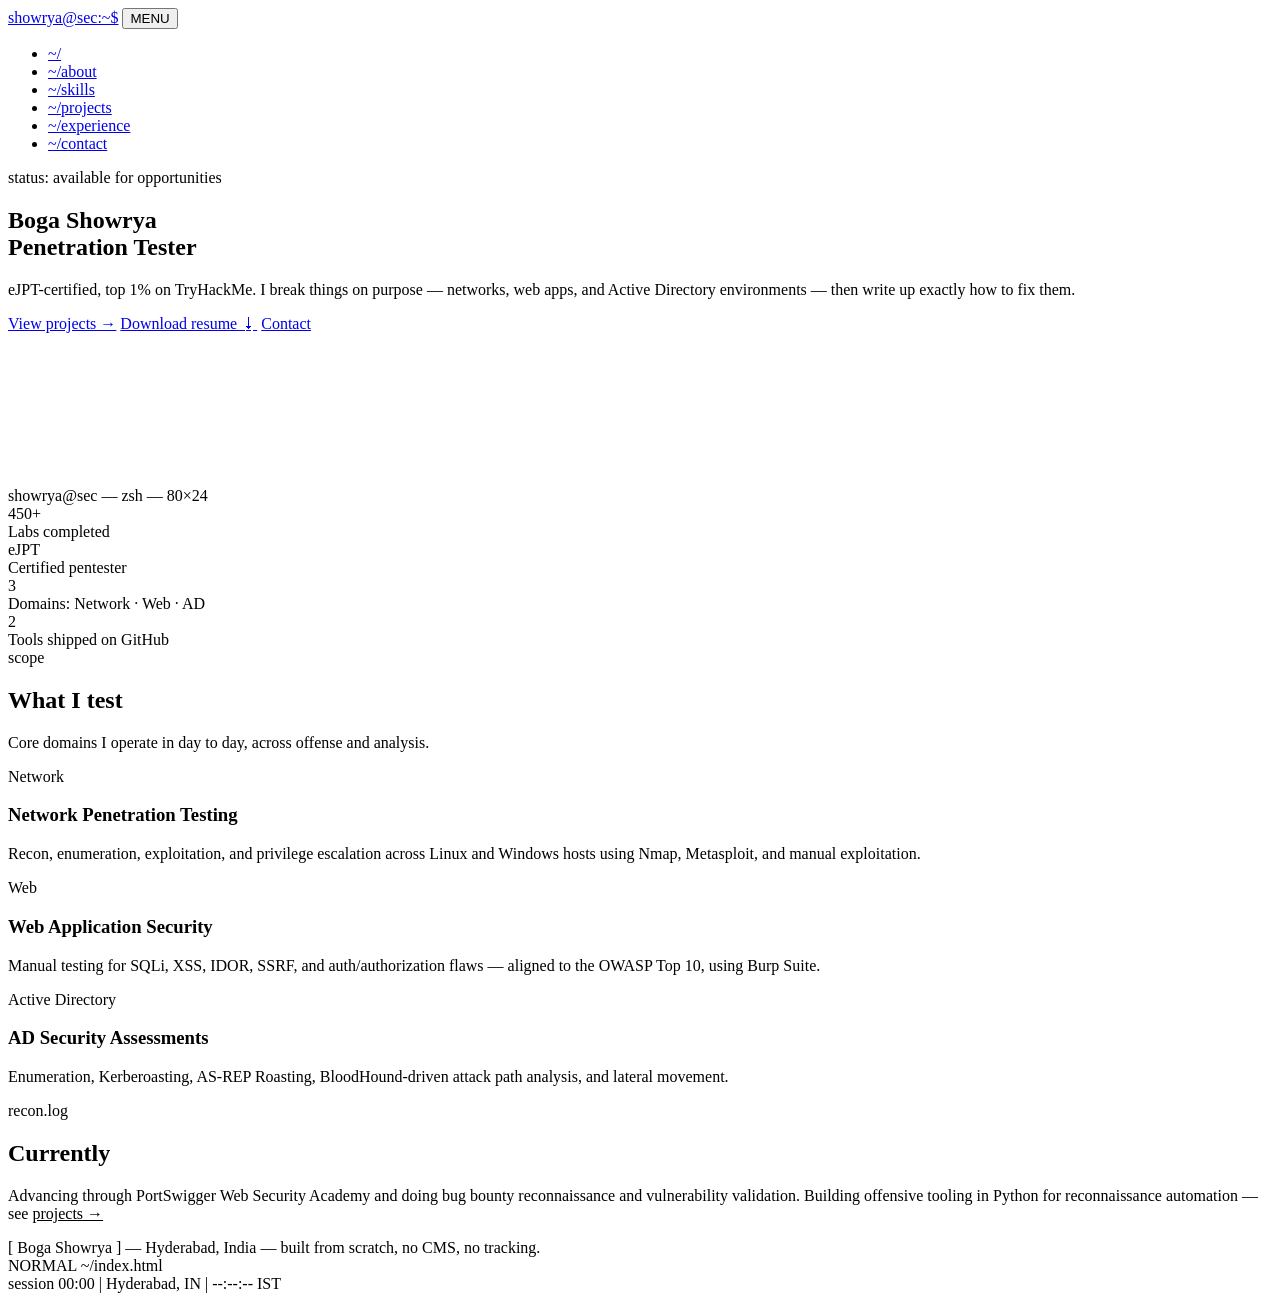
==== index.html @ e487f418 "Add files via upload" ====
<!DOCTYPE html>
<html lang="en">
<head>
<meta charset="UTF-8">
<meta name="viewport" content="width=device-width, initial-scale=1.0">
<title>Boga Showrya — Penetration Tester</title>
<meta name="description" content="Boga Showrya — eJPT-certified Penetration Tester. Network, web application, and Active Directory security testing.">
<link rel="stylesheet" href="css/style.css">
</head>
<body>

<nav class="nav">
  <div class="nav-inner">
    <a href="index.html" class="brand"><span class="dot"></span>showrya@sec:~$</a>
    <button class="nav-toggle" aria-label="toggle menu">MENU</button>
    <ul class="nav-links">
      <li><a href="index.html" class="active">~/</a></li>
      <li><a href="about.html">~/about</a></li>
      <li><a href="skills.html">~/skills</a></li>
      <li><a href="projects.html">~/projects</a></li>
      <li><a href="experience.html">~/experience</a></li>
      <li><a href="contact.html">~/contact</a></li>
    </ul>
  </div>
</nav>

<main>
  <section class="hero">
    <div class="container">
      <div class="hero-grid">
        <div class="reveal in">
          <div class="eyebrow">status: available for opportunities</div>
          <h1>Boga Showrya<br><span class="accent">Penetration Tester</span></h1>
          <p class="lede">
            eJPT-certified, top 1% on TryHackMe. I break things on purpose —
            networks, web apps, and Active Directory environments — then write up
            exactly how to fix them.
          </p>
          <div class="btn-row">
            <a href="projects.html" class="btn btn-primary">View projects →</a>
            <a href="assets/resume.pdf" class="btn" download>Download resume ⭳</a>
            <a href="contact.html" class="btn">Contact</a>
          </div>
        </div>

        <div>
          <div class="matrix-wrap">
            <canvas id="matrix-canvas"></canvas>
            <div class="term" style="position:relative;">
              <div class="term-bar">
                <span class="term-dot" style="background:#5f5a55"></span>
                <span class="term-dot" style="background:#5f5a55"></span>
                <span class="term-dot" style="background:#5f5a55"></span>
                <span class="term-title">showrya@sec — zsh — 80×24</span>
              </div>
              <div class="term-body" id="boot" style="background:rgba(16,19,23,0.88); backdrop-filter:blur(2px);"></div>
            </div>
          </div>
        </div>
      </div>

      <div class="stats reveal">
        <div class="stat"><div class="num">450+</div><div class="lbl">Labs completed</div></div>
        <div class="stat"><div class="num">eJPT</div><div class="lbl">Certified pentester</div></div>
        <div class="stat"><div class="num">3</div><div class="lbl">Domains: Network · Web · AD</div></div>
        <div class="stat"><div class="num">2</div><div class="lbl">Tools shipped on GitHub</div></div>
      </div>
    </div>
  </section>

  <section>
    <div class="container">
      <div class="section-head reveal">
        <div class="eyebrow">scope</div>
        <h2>What I test</h2>
        <p class="sub">Core domains I operate in day to day, across offense and analysis.</p>
      </div>
      <div class="grid-3">
        <div class="card reveal">
          <div class="cat" style="color:var(--amber);">Network</div>
          <h3>Network Penetration Testing</h3>
          <p>Recon, enumeration, exploitation, and privilege escalation across Linux and Windows hosts using Nmap, Metasploit, and manual exploitation.</p>
        </div>
        <div class="card reveal">
          <div class="cat" style="color:var(--warn);">Web</div>
          <h3>Web Application Security</h3>
          <p>Manual testing for SQLi, XSS, IDOR, SSRF, and auth/authorization flaws — aligned to the OWASP Top 10, using Burp Suite.</p>
        </div>
        <div class="card reveal">
          <div class="cat" style="color:var(--steel);">Active Directory</div>
          <h3>AD Security Assessments</h3>
          <p>Enumeration, Kerberoasting, AS-REP Roasting, BloodHound-driven attack path analysis, and lateral movement.</p>
        </div>
      </div>
    </div>
  </section>

  <section>
    <div class="container">
      <div class="section-head reveal">
        <div class="eyebrow">recon.log</div>
        <h2>Currently</h2>
        <p class="sub">
          Advancing through PortSwigger Web Security Academy and doing bug bounty
          reconnaissance and vulnerability validation. Building offensive tooling
          in Python for reconnaissance automation — see <a href="projects.html" style="color:var(--amber); border-bottom:1px solid var(--amber-dim);">projects →</a>
        </p>
      </div>
    </div>
  </section>
</main>

<footer class="pagefoot">
  <div class="container">
    [ Boga Showrya ] — Hyderabad, India — built from scratch, no CMS, no tracking.
  </div>
</footer>

<div class="statusbar">
  <div class="seg">
    <span class="tag">NORMAL</span>
    <span class="hide-mobile">~/index.html</span>
  </div>
  <div class="seg">
    <span id="uptime" class="hide-mobile">session 00:00</span>
    <span class="sep hide-mobile">|</span>
    <span>Hyderabad, IN</span>
    <span class="sep">|</span>
    <span id="clock">--:--:-- IST</span>
  </div>
</div>

<script src="js/main.js"></script>
<script>
  startMatrixRain('matrix-canvas');
  bootTerminal('boot', [
    { prefix: '<span class="term-prompt">showrya@sec</span><span class="term-path">:~$</span> ', text: 'whoami', instant:false },
    { text: 'boga_showrya', instant:true, prefix:'' },
    { text: '', instant:true },
    { prefix: '<span class="term-prompt">showrya@sec</span><span class="term-path">:~$</span> ', text: 'cat role.txt', instant:false },
    { text: '<span class="term-out">Penetration Tester // Offensive Security</span>', instant:true, prefix:'' },
    { prefix: '<span class="term-prompt">showrya@sec</span><span class="term-path">:~$</span> ', text: 'cat certs.txt', instant:false },
    { text: '<span class="term-out">[<span class="term-key">✓</span>] eJPT — eLearnSecurity Junior Penetration Tester</span>', instant:true, prefix:'' },
    { prefix: '<span class="term-prompt">showrya@sec</span><span class="term-path">:~$</span> ', text: 'tryhackme --stats', instant:false },
    { text: '<span class="term-out">450+ labs completed</span>', instant:true, prefix:'' },
    { prefix: '<span class="term-prompt">showrya@sec</span><span class="term-path">:~$</span> ', text: 'echo $STATUS', instant:false },
    { text: '<span class="term-key">Open to opportunities.</span>', instant:true, prefix:'' },
  ], { typeSpeed:22, lineDelay:340 });
</script>
</body>
</html>
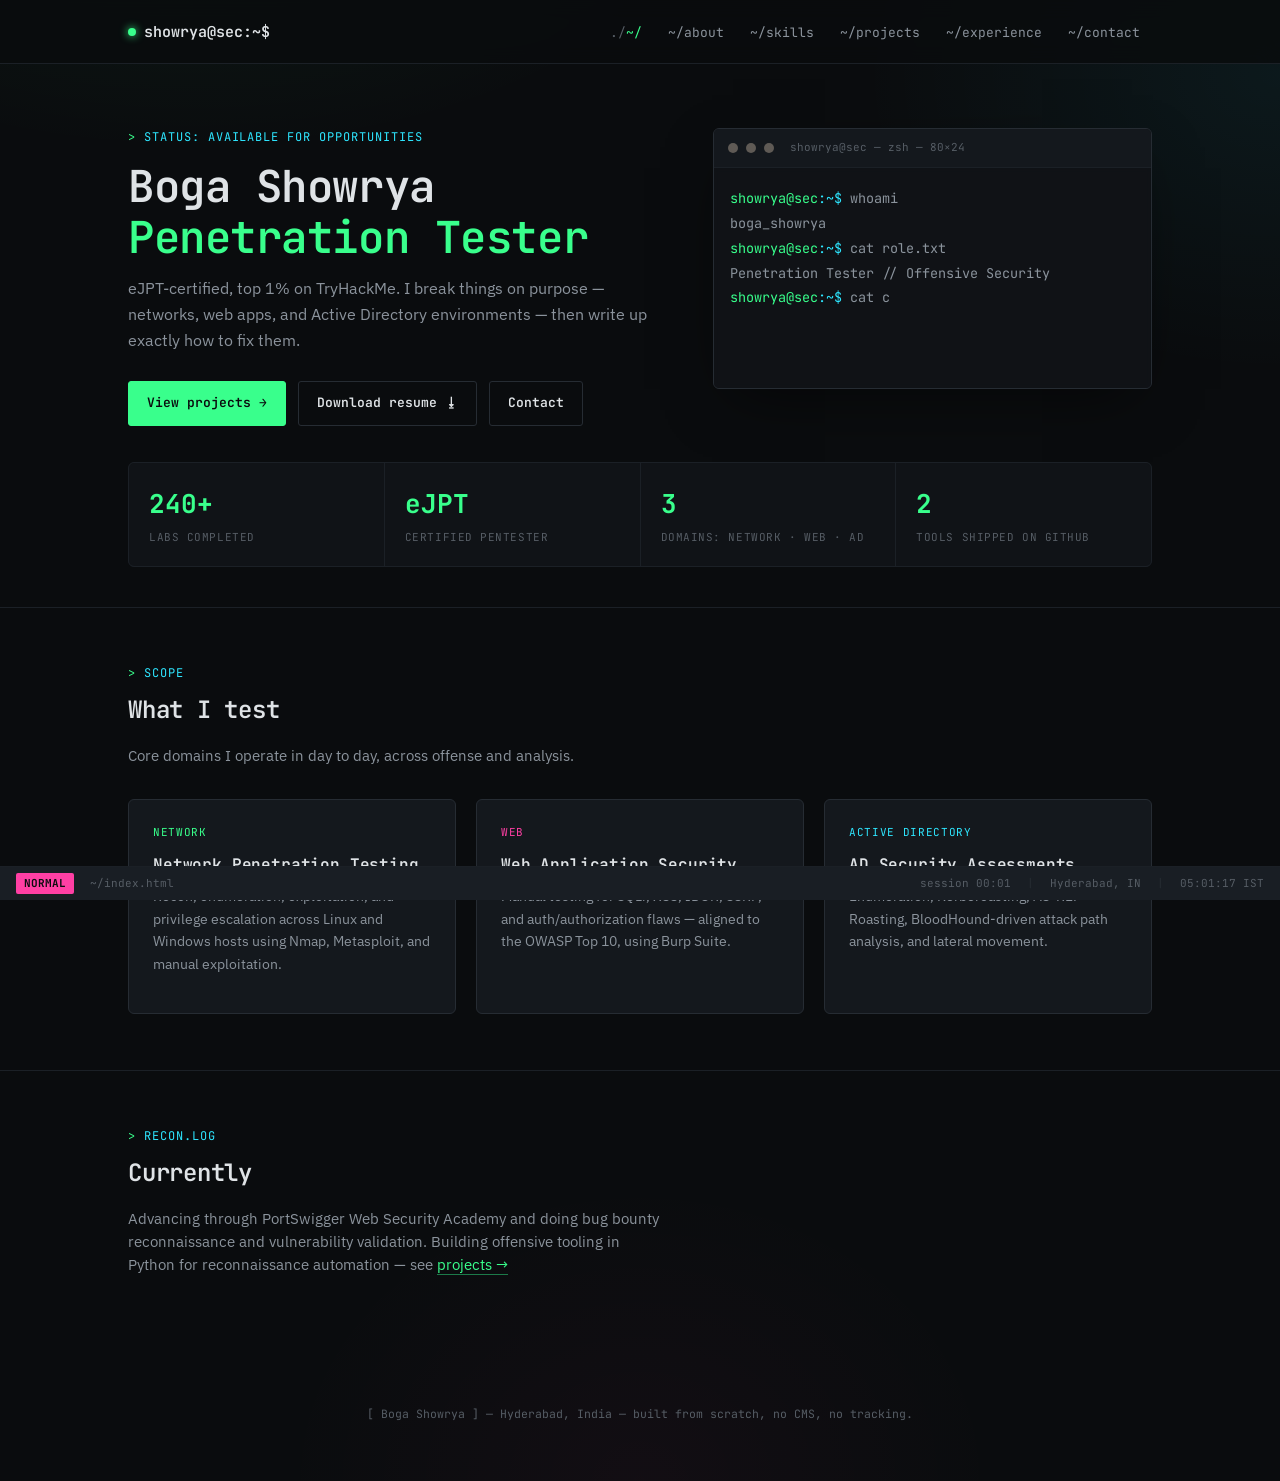
==== commit 897e4895: "Update labs completed count in index.html" ====
--- a/index.html
+++ b/index.html
@@ -60,7 +60,7 @@
       </div>
 
       <div class="stats reveal">
-        <div class="stat"><div class="num">450+</div><div class="lbl">Labs completed</div></div>
+        <div class="stat"><div class="num">240+</div><div class="lbl">Labs completed</div></div>
         <div class="stat"><div class="num">eJPT</div><div class="lbl">Certified pentester</div></div>
         <div class="stat"><div class="num">3</div><div class="lbl">Domains: Network · Web · AD</div></div>
         <div class="stat"><div class="num">2</div><div class="lbl">Tools shipped on GitHub</div></div>
--- a/css/style.css
+++ b/css/style.css
@@ -0,0 +1,345 @@
+/* ==========================================================================
+   BOGA SHOWRYA — Security Portfolio
+   Design: phosphor-terminal minimalism.
+   Palette: near-black slate + muted amber (CRT phosphor) + steel-blue signal.
+   Type: JetBrains Mono (structure/data) + IBM Plex Sans (reading).
+   ========================================================================== */
+
+@import url('https://fonts.googleapis.com/css2?family=JetBrains+Mono:ital,wght@0,400;0,500;0,600;0,700;1,400&family=IBM+Plex+Sans:wght@400;500;600;700&display=swap');
+
+:root{
+  /* --- color tokens --- */
+  --bg:        #0a0c0e;
+  --bg-raise:  #101317;
+  --surface:   #14181d;
+  --surface-2: #191e24;
+  --border:    #262c33;
+  --border-dim:#1b2026;
+
+  --text:      #dfe3e6;
+  --text-dim:  #8b939c;
+  --text-faint:#565d65;
+
+  --amber:     #39ff8c;   /* primary accent — matrix green */
+  --amber-dim: #1c7a49;
+  --steel:     #2ee6ff;   /* secondary accent — cyber cyan */
+  --ok:        #39ff8c;   /* status green */
+  --warn:      #ff3fa4;   /* tertiary accent — neon magenta, used for pop */
+
+  /* --- type --- */
+  --mono: 'JetBrains Mono', ui-monospace, SFMono-Regular, Menlo, monospace;
+  --sans: 'IBM Plex Sans', -apple-system, BlinkMacSystemFont, sans-serif;
+
+  /* --- layout --- */
+  --maxw: 1080px;
+  --nav-h: 64px;
+  --status-h: 34px;
+  --radius: 3px;
+}
+
+*,*::before,*::after{ box-sizing:border-box; }
+html{ scroll-behavior:smooth; }
+
+body{
+  margin:0;
+  background:var(--bg);
+  background-image:
+    radial-gradient(ellipse 900px 500px at 15% -10%, rgba(57,255,140,0.07), transparent 60%),
+    radial-gradient(ellipse 700px 500px at 100% 5%, rgba(46,230,255,0.06), transparent 60%),
+    radial-gradient(ellipse 600px 500px at 50% 100%, rgba(255,63,164,0.035), transparent 60%);
+  color:var(--text);
+  font-family:var(--sans);
+  font-size:16px;
+  line-height:1.6;
+  -webkit-font-smoothing:antialiased;
+  padding-top:var(--nav-h);
+  padding-bottom:var(--status-h);
+  min-height:100vh;
+}
+
+::selection{ background:var(--amber); color:#0a0c0e; }
+
+a{ color:inherit; text-decoration:none; }
+img{ max-width:100%; display:block; }
+
+h1,h2,h3,h4{
+  font-family:var(--mono);
+  font-weight:600;
+  letter-spacing:-0.01em;
+  margin:0 0 .6em;
+  color:var(--text);
+}
+
+p{ margin:0 0 1em; color:var(--text-dim); }
+
+code, .mono{ font-family:var(--mono); }
+
+.container{
+  max-width:var(--maxw);
+  margin:0 auto;
+  padding:0 28px;
+}
+
+/* reduced motion */
+@media (prefers-reduced-motion: reduce){
+  *{ animation-duration:0.001ms !important; animation-iteration-count:1 !important; transition-duration:0.001ms !important; scroll-behavior:auto !important; }
+}
+
+/* ============================= NAV ============================= */
+.nav{
+  position:fixed; top:0; left:0; right:0; height:var(--nav-h);
+  z-index:100;
+  background:rgba(10,12,14,0.85);
+  backdrop-filter:blur(10px);
+  border-bottom:1px solid var(--border-dim);
+}
+.nav-inner{
+  max-width:var(--maxw); margin:0 auto; padding:0 28px; height:100%;
+  display:flex; align-items:center; justify-content:space-between;
+}
+.brand{
+  font-family:var(--mono); font-weight:600; font-size:15px; color:var(--text);
+  display:flex; align-items:center; gap:8px;
+}
+.brand .dot{
+  width:8px; height:8px; border-radius:50%; background:var(--ok);
+  box-shadow:0 0 8px var(--ok);
+  animation:blink-dot 2.4s ease-in-out infinite;
+}
+@keyframes blink-dot{ 0%,100%{opacity:1;} 50%{opacity:.35;} }
+
+.nav-links{ display:flex; align-items:center; gap:2px; list-style:none; margin:0; padding:0; }
+.nav-links a{
+  font-family:var(--mono); font-size:13px; color:var(--text-dim);
+  padding:8px 12px; border-radius:var(--radius);
+  transition:color .15s ease, background .15s ease;
+  white-space:nowrap;
+}
+.nav-links a:hover{ color:var(--amber); background:var(--surface); }
+.nav-links a.active{ color:var(--amber); }
+.nav-links a.active::before{ content:'./'; color:var(--text-faint); }
+
+.nav-toggle{ display:none; }
+
+@media (max-width: 760px){
+  .nav-links{
+    position:fixed; top:var(--nav-h); left:0; right:0;
+    flex-direction:column; align-items:stretch; gap:0;
+    background:var(--bg-raise); border-bottom:1px solid var(--border-dim);
+    max-height:0; overflow:hidden; transition:max-height .25s ease;
+  }
+  .nav-links.open{ max-height:400px; }
+  .nav-links a{ padding:14px 28px; border-bottom:1px solid var(--border-dim); }
+  .nav-toggle{
+    display:block; background:none; border:1px solid var(--border);
+    color:var(--text); font-family:var(--mono); font-size:12px;
+    padding:6px 10px; border-radius:var(--radius); cursor:pointer;
+  }
+}
+
+/* ============================ STATUS BAR ============================ */
+.statusbar{
+  position:fixed; bottom:0; left:0; right:0; height:var(--status-h);
+  z-index:100; background:var(--surface-2); border-top:1px solid var(--border-dim);
+  font-family:var(--mono); font-size:11px; color:var(--text-faint);
+  display:flex; align-items:center; justify-content:space-between;
+  padding:0 16px;
+}
+.statusbar .seg{ display:flex; align-items:center; gap:16px; }
+.statusbar .tag{
+  background:var(--warn); color:#0a0c0e; padding:2px 8px; font-weight:700;
+  border-radius:2px;
+}
+.statusbar .sep{ color:var(--border); }
+@media (max-width:600px){
+  .statusbar .hide-mobile{ display:none; }
+}
+
+/* ============================= HERO / TERMINAL ============================= */
+.hero{ padding:64px 0 40px; }
+.hero-grid{ display:grid; grid-template-columns:1.1fr .9fr; gap:48px; align-items:start; }
+@media (max-width:860px){ .hero-grid{ grid-template-columns:1fr; } }
+
+.eyebrow{
+  font-family:var(--mono); font-size:12px; color:var(--steel);
+  letter-spacing:.08em; text-transform:uppercase; margin-bottom:14px;
+  display:flex; align-items:center; gap:8px;
+}
+.eyebrow::before{ content:'>'; color:var(--amber); }
+
+.hero h1{
+  font-size:clamp(28px,4vw,44px); line-height:1.15; margin-bottom:14px;
+}
+.hero h1 .accent{ color:var(--amber); }
+.hero .lede{ font-size:16px; color:var(--text-dim); max-width:52ch; margin-bottom:28px; }
+
+.btn-row{ display:flex; gap:12px; flex-wrap:wrap; }
+.btn{
+  font-family:var(--mono); font-size:13px; font-weight:600;
+  padding:11px 18px; border-radius:var(--radius);
+  border:1px solid var(--border); color:var(--text);
+  transition:border-color .15s ease, color .15s ease, background .15s ease;
+  display:inline-flex; align-items:center; gap:8px;
+}
+.btn:hover{ border-color:var(--amber); color:var(--amber); }
+.btn-primary{ background:var(--amber); color:#0a0c0e; border-color:var(--amber); }
+.btn-primary:hover{ background:#c8935a; color:#0a0c0e; }
+
+/* terminal window */
+.term{
+  background:var(--bg-raise); border:1px solid var(--border);
+  border-radius:6px; overflow:hidden;
+  box-shadow:0 20px 60px -20px rgba(0,0,0,0.6);
+}
+.term-bar{
+  display:flex; align-items:center; gap:8px;
+  padding:10px 14px; background:var(--surface); border-bottom:1px solid var(--border-dim);
+}
+.term-dot{ width:10px; height:10px; border-radius:50%; background:var(--border); }
+.term-title{
+  margin-left:8px; font-family:var(--mono); font-size:11px; color:var(--text-faint);
+}
+.term-body{
+  padding:18px 16px; font-family:var(--mono); font-size:13.5px; line-height:1.85;
+  min-height:220px;
+}
+.term-line{ color:var(--text-dim); white-space:pre-wrap; word-break:break-word; }
+.term-prompt{ color:var(--ok); }
+.term-path{ color:var(--steel); }
+.term-cmd{ color:var(--text); }
+.term-out{ color:var(--text-dim); }
+.term-key{ color:var(--amber); }
+.cursor{
+  display:inline-block; width:7px; height:15px; background:var(--amber);
+  vertical-align:middle; margin-left:2px; animation:caret 1s step-end infinite;
+}
+@keyframes caret{ 50%{ opacity:0; } }
+
+/* ============================= SECTIONS ============================= */
+section{ padding:56px 0; border-top:1px solid var(--border-dim); }
+section:first-of-type{ border-top:none; }
+
+.section-head{ margin-bottom:32px; }
+.section-head .eyebrow{ margin-bottom:8px; }
+.section-head h2{ font-size:24px; }
+.section-head .sub{ color:var(--text-dim); font-size:14.5px; max-width:60ch; }
+
+/* stat strip */
+.stats{
+  display:grid; grid-template-columns:repeat(4,1fr); gap:1px;
+  background:var(--border-dim); border:1px solid var(--border-dim);
+  border-radius:6px; overflow:hidden; margin-top:36px;
+}
+@media (max-width:700px){ .stats{ grid-template-columns:repeat(2,1fr);} }
+.stat{ background:var(--bg-raise); padding:20px; }
+.stat .num{ font-family:var(--mono); font-size:26px; font-weight:700; color:var(--amber); }
+.stat .lbl{ font-family:var(--mono); font-size:11px; color:var(--text-faint); text-transform:uppercase; letter-spacing:.05em; margin-top:4px; }
+
+/* cards */
+.grid-2{ display:grid; grid-template-columns:1fr 1fr; gap:20px; }
+.grid-3{ display:grid; grid-template-columns:repeat(3,1fr); gap:20px; }
+@media (max-width:760px){ .grid-2, .grid-3{ grid-template-columns:1fr; } }
+
+.card{
+  background:var(--surface); border:1px solid var(--border);
+  border-radius:6px; padding:24px;
+  transition:border-color .15s ease, transform .15s ease;
+}
+.card:hover{ border-color:var(--amber-dim); }
+
+.card .cat{
+  font-family:var(--mono); font-size:11px; color:var(--steel);
+  text-transform:uppercase; letter-spacing:.06em; margin-bottom:10px;
+}
+.card h3{ font-size:16px; margin-bottom:8px; }
+.card p{ font-size:14px; margin-bottom:14px; }
+
+.taglist{ display:flex; flex-wrap:wrap; gap:6px; list-style:none; margin:0; padding:0; }
+.taglist li{
+  font-family:var(--mono); font-size:11.5px; color:var(--text-dim);
+  border:1px solid var(--border); padding:3px 9px; border-radius:20px;
+}
+
+.card-links{ display:flex; gap:16px; margin-top:14px; }
+.card-links a{
+  font-family:var(--mono); font-size:12.5px; color:var(--amber);
+  border-bottom:1px solid transparent;
+}
+.card-links a:hover{ border-color:var(--amber); }
+
+/* skill bars */
+.skill-row{ display:flex; align-items:center; gap:14px; margin-bottom:14px; }
+.skill-row .name{ font-family:var(--mono); font-size:13px; width:170px; flex-shrink:0; color:var(--text); }
+.skill-row .track{ flex:1; height:6px; background:var(--border-dim); border-radius:3px; overflow:hidden; }
+.skill-row .fill{ height:100%; background:linear-gradient(90deg,var(--amber-dim),var(--amber)); border-radius:3px; }
+
+/* timeline */
+.tl{ position:relative; padding-left:28px; border-left:1px solid var(--border); }
+.tl-item{ position:relative; padding-bottom:34px; }
+.tl-item:last-child{ padding-bottom:0; }
+.tl-item::before{
+  content:''; position:absolute; left:-33px; top:4px;
+  width:9px; height:9px; border-radius:50%; background:var(--amber);
+  box-shadow:0 0 0 3px var(--bg), 0 0 0 4px var(--border);
+}
+.tl-date{ font-family:var(--mono); font-size:11.5px; color:var(--text-faint); margin-bottom:4px; text-transform:uppercase; letter-spacing:.05em; }
+.tl-item h3{ font-size:16px; margin-bottom:4px; }
+.tl-item .org{ font-family:var(--mono); font-size:13px; color:var(--steel); margin-bottom:8px; display:block; }
+.tl-item ul{ margin:0; padding-left:18px; color:var(--text-dim); font-size:14px; }
+.tl-item li{ margin-bottom:4px; }
+
+/* about photo panel */
+.about-photo{
+  border:1px solid var(--border); border-radius:6px; overflow:hidden; position:relative;
+  background:var(--surface);
+}
+.about-photo img{ width:100%; height:100%; object-fit:cover; filter:grayscale(15%) contrast(1.05); }
+.about-photo .cap{
+  position:absolute; bottom:0; left:0; right:0;
+  background:linear-gradient(0deg, rgba(0,0,0,0.75), transparent);
+  padding:14px 16px 10px; font-family:var(--mono); font-size:11px; color:var(--text-dim);
+}
+
+/* contact */
+.contact-grid{ display:grid; grid-template-columns:repeat(3,1fr); gap:16px; margin-top:28px; }
+@media (max-width:760px){ .contact-grid{ grid-template-columns:1fr; } }
+.contact-card{
+  border:1px solid var(--border); border-radius:6px; padding:20px;
+  display:flex; flex-direction:column; gap:8px; transition:border-color .15s ease;
+}
+.contact-card:hover{ border-color:var(--amber-dim); }
+.contact-card .k{ font-family:var(--mono); font-size:11px; color:var(--text-faint); text-transform:uppercase; letter-spacing:.06em; }
+.contact-card .v{ font-family:var(--mono); font-size:14.5px; color:var(--amber); word-break:break-word; }
+
+footer.pagefoot{
+  padding:40px 0 24px; text-align:center;
+  font-family:var(--mono); font-size:11.5px; color:var(--text-faint);
+}
+
+/* matrix rain — signature element, hero only */
+.matrix-wrap{ position:relative; }
+#matrix-canvas{
+  position:absolute; inset:0; width:100%; height:100%;
+  opacity:0.5; pointer-events:none; border-radius:6px;
+}
+
+/* icon contact cards */
+.contact-card{ text-align:left; }
+.c-icon{
+  width:38px; height:38px; border-radius:8px;
+  display:flex; align-items:center; justify-content:center;
+  border:1px solid var(--border); margin-bottom:4px;
+}
+.c-icon svg{ width:18px; height:18px; }
+.c-label{ font-family:var(--mono); font-size:14.5px; color:var(--text); font-weight:600; }
+.c-sub{ font-family:var(--mono); font-size:11.5px; color:var(--text-faint); }
+
+/* scan-line ambient accent, subtle, used once on hero */
+.scan{
+  position:absolute; inset:0; pointer-events:none;
+  background:repeating-linear-gradient(0deg, rgba(255,255,255,0.012) 0px, rgba(255,255,255,0.012) 1px, transparent 1px, transparent 3px);
+  mix-blend-mode:overlay;
+}
+
+.reveal{ opacity:0; transform:translateY(14px); transition:opacity .5s ease, transform .5s ease; }
+.reveal.in{ opacity:1; transform:translateY(0); }
